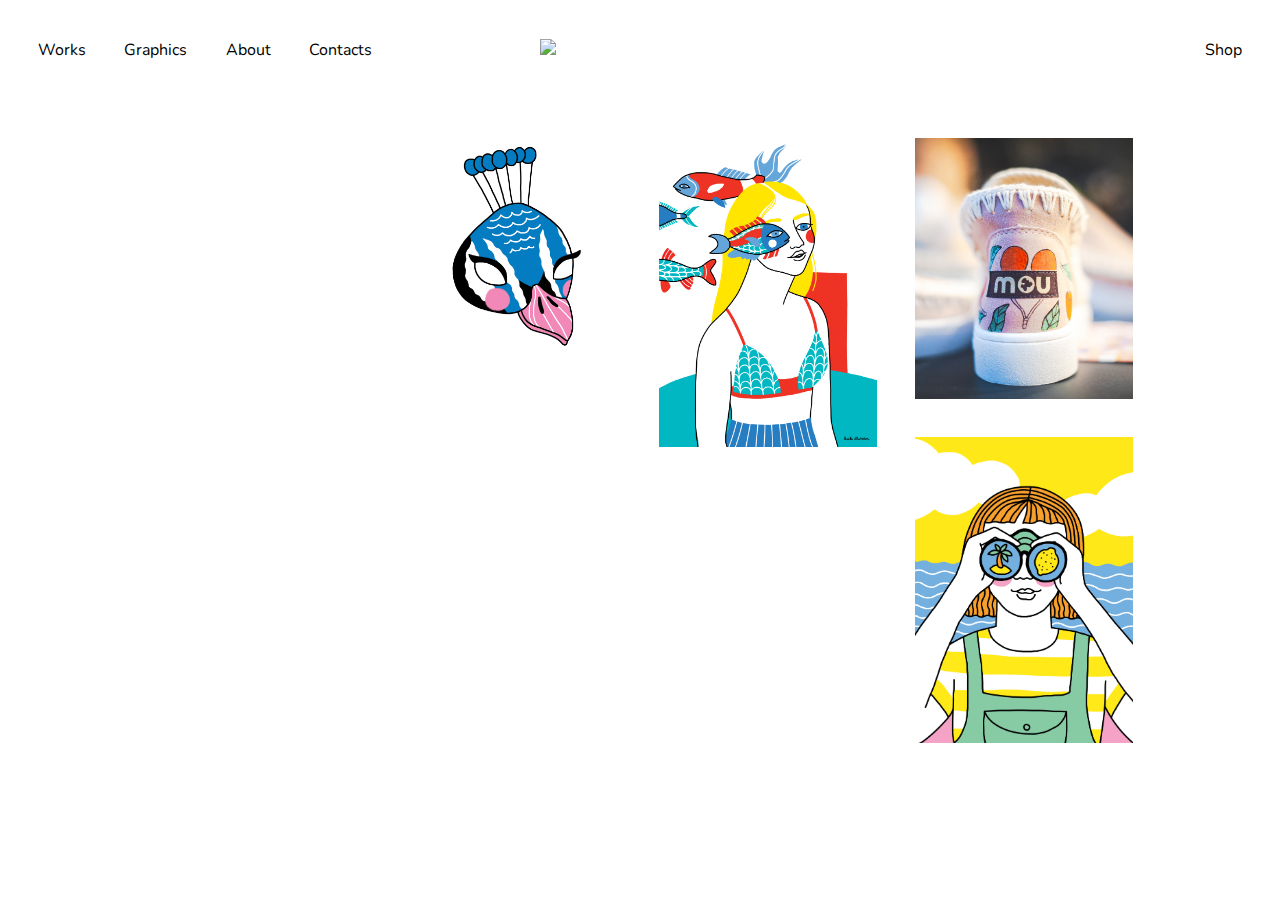
==== index.html @ b9cb70b1 "galleryfixBIG" ====
<!DOCTYPE html>
<html lang="en" >

<head>
    <meta charset="UTF-8">
  <title>Works!</title>
    
    <script src="https://ajax.googleapis.com/ajax/libs/jquery/3.3.1/jquery.min.js"></script>
    
    <link href="https://fonts.googleapis.com/css?family=Nunito&display=swap" rel="stylesheet">

    <link rel="stylesheet" type="text/css" href="home.css">


</head>

<header>
    <div id="navbar">
        <div class="s">
            <a>Works</a>
            <a>Graphics</a>
            <a>About</a>
            <a>Contacts</a>
        </div>
        <div class="c">
            <a href="index.html"><img src="logogif/firma.svg"></a>
        </div>
        <div class="d">
            <a>Shop</a>
        </div>
    </div>
</header>

<body>

    <div class="masonry">
  <div class="grid-sizer"></div>
  <img id="animali" class="cover" src="works/animali/cover.gif">
        <img id="room" class="cover" src="works/room/cover.png">
        <img id="mou" class="cover" src="works/mou/cover.jpg">
        <img id="family" class="cover" src="works/family/cover.png">
  
</div>


<script src='http://cdnjs.cloudflare.com/ajax/libs/jquery/2.1.3/jquery.min.js'></script>
<script src='https://masonry.desandro.com/masonry.pkgd.js'></script>
<script  src="./gallerypic.js"></script>


</body>

</html>
---- home.css ----
@import "compass/css3";

* {
    margin: 0;
    padding: 0;
    -webkit-box-sizing: border-box;
    -moz-box-sizing: border-box;
    box-sizing: border-box;
    font-family: 'Nunito', sans-serif;
}

body {}

header {
    width: 100%;
    position: fixed;
    top: 0;
}

#navbar {
    width: 100%;
    height: 100px;
    background-color: white;
    padding: 1vw;
    display: flex;
    align-items: center;
}


.s {
    width: 42%;
    padding: 0 6% 0 2%;
    display: flex;
}

.s a{
    margin-right: 3vw;
}
.c {
    width: 16%;
    height: auto;
}

.d {
    width: 42%;
    padding: 0 2% 0 6%;
    text-align: right;
    justify-content: space-between;
}

.c img {
    margin: auto;
    height: auto;
}


/* #homegallery {
    width: 100%;
    position: absolute;
    z-index: -1;
    margin-top: 100px;
    background-color: mediumvioletred;
    padding: 1.5vw 10vw;
}

.cover,
#cover-sizer{
    background-color: red;
    float: left;
    margin: 1.5vw 1.5vw;
    width: 25%;
    height: 60px;
}
*/


.masonry {
    z-index: -1;
    background-color: white;
    margin: calc(100px + 1.5vw) 10vw;
    max-width: 100%;
}

.masonry .cover,
.masonry .grid-sizer {
    width: calc(25% - 3vw);
}

@media screen and (max-width: 768px) {

    .masonry .cover,
    .masonry .grid-sizer {
        width: calc(50% - 3vw);
    }
}

@media screen and (min-width: 769px) and (max-width: 1399px) {

    .masonry .cover,
    .masonry .grid-sizer {
        width: calc(25% - 3vw);
    }
}

@media screen and (min-width: 1400px) and (max-width: 1899px) {

    .masonry .cover,
    .masonry .grid-sizer {
        width: calc(25% - 3vw);
    }
}

@media screen and (min-width: 1900px) {

    .masonry .cover,
    .masonry .grid-sizer {
        width: calc(16.66% - 3vw);
    }
}

.masonry .cover,
.masonry .grid-sizer {
    margin: 1.5vw 1.5vw;
    height: auto;
    float: left;
}




.clearer {
    clear: both;
}
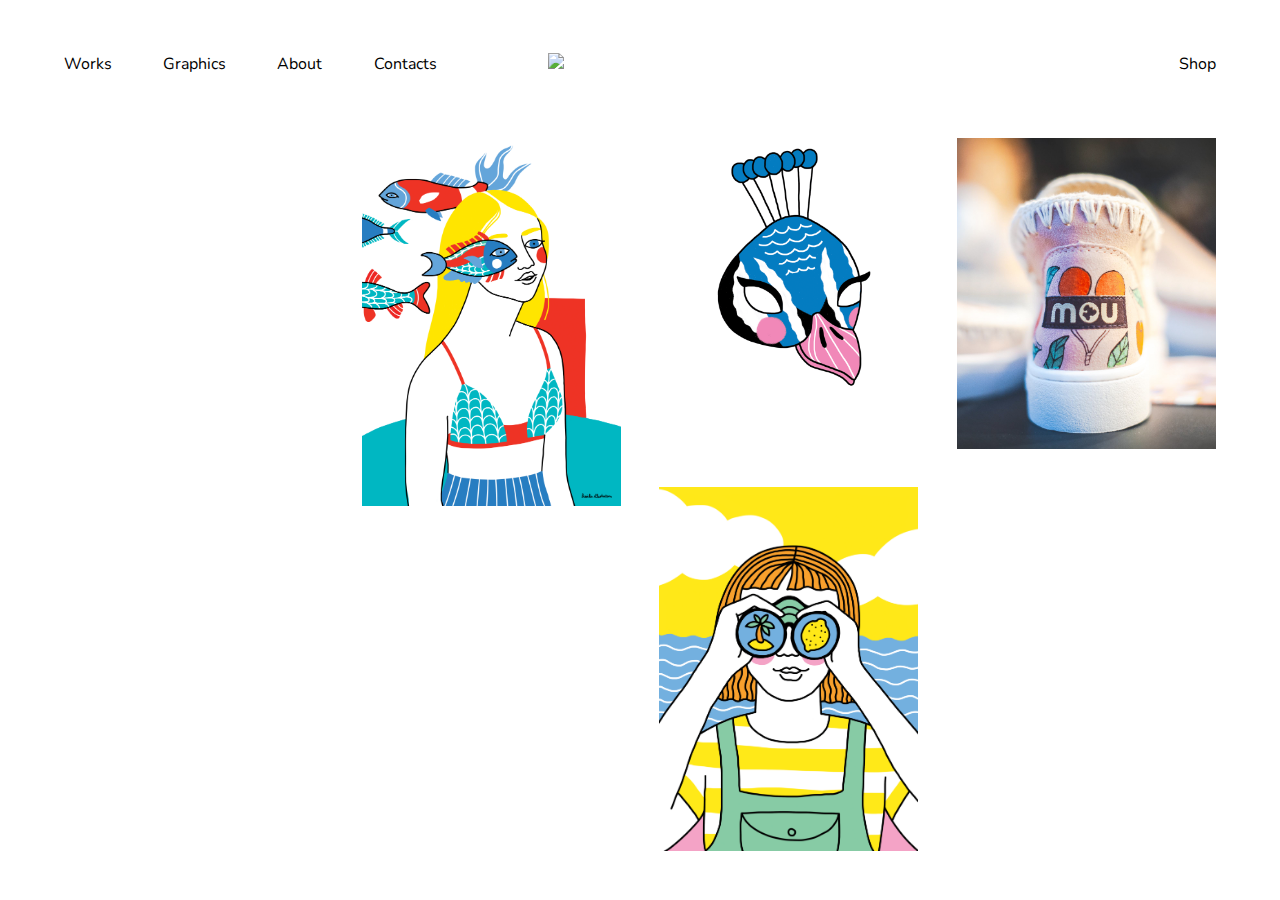
==== commit 660ac349: "sistemato" ====
--- a/index.html
+++ b/index.html
@@ -1,12 +1,12 @@
 <!DOCTYPE html>
-<html lang="en" >
+<html lang="en">
 
 <head>
     <meta charset="UTF-8">
-  <title>Works!</title>
-    
+    <title>Works!</title>
+
     <script src="https://ajax.googleapis.com/ajax/libs/jquery/3.3.1/jquery.min.js"></script>
-    
+
     <link href="https://fonts.googleapis.com/css?family=Nunito&display=swap" rel="stylesheet">
 
     <link rel="stylesheet" type="text/css" href="home.css">
@@ -34,18 +34,19 @@
 <body>
 
     <div class="masonry">
-  <div class="grid-sizer"></div>
-  <img id="animali" class="cover" src="works/animali/cover.gif">
+        <div class="grid-sizer"></div>
+        
         <img id="room" class="cover" src="works/room/cover.png">
+        <img id="animali" class="cover" src="works/animali/cover.gif">
         <img id="mou" class="cover" src="works/mou/cover.jpg">
         <img id="family" class="cover" src="works/family/cover.png">
-  
-</div>
+
+    </div>
 
 
-<script src='http://cdnjs.cloudflare.com/ajax/libs/jquery/2.1.3/jquery.min.js'></script>
-<script src='https://masonry.desandro.com/masonry.pkgd.js'></script>
-<script  src="./gallerypic.js"></script>
+    <script src='http://cdnjs.cloudflare.com/ajax/libs/jquery/2.1.3/jquery.min.js'></script>
+    <script src='https://masonry.desandro.com/masonry.pkgd.js'></script>
+    <script src="./gallerypic.js"></script>
 
 
 </body>
--- a/home.css
+++ b/home.css
@@ -21,7 +21,7 @@
     width: 100%;
     height: 100px;
     background-color: white;
-    padding: 1vw;
+    padding: 5vw;
     display: flex;
     align-items: center;
 }
@@ -29,12 +29,12 @@
 
 .s {
     width: 42%;
-    padding: 0 6% 0 2%;
+    padding: 0 6% 0 0;
     display: flex;
 }
 
 .s a{
-    margin-right: 3vw;
+    margin-right: 4vw;
 }
 .c {
     width: 16%;
@@ -43,7 +43,7 @@
 
 .d {
     width: 42%;
-    padding: 0 2% 0 6%;
+    padding: 0 0 0 6%;
     text-align: right;
     justify-content: space-between;
 }
@@ -77,7 +77,7 @@
 .masonry {
     z-index: -1;
     background-color: white;
-    margin: calc(100px + 1.5vw) 10vw;
+    margin: calc(100px + 1.5vw) 3.5vw;
     max-width: 100%;
 }
 
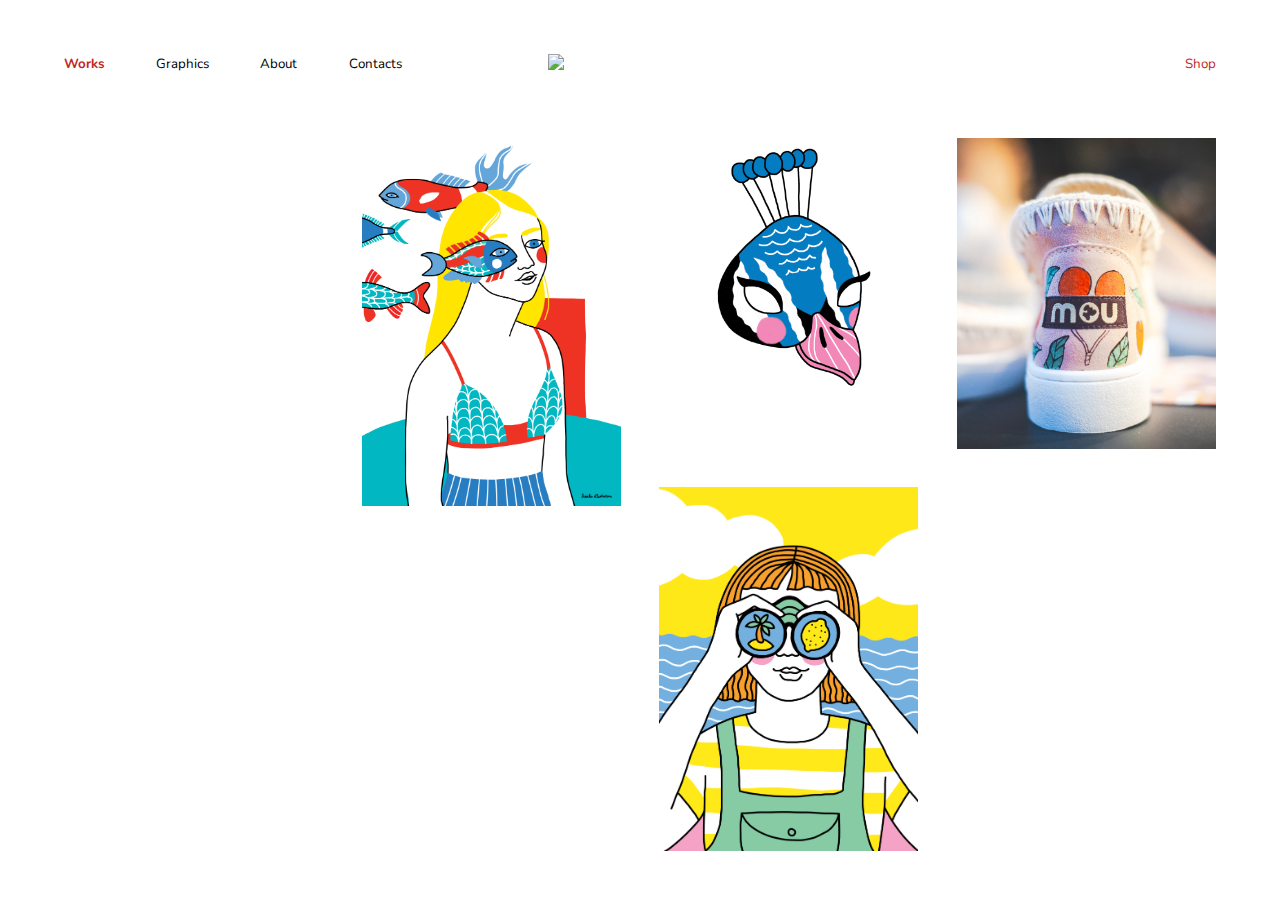
==== commit 9966d7b2: "styling" ====
--- a/index.html
+++ b/index.html
@@ -7,7 +7,7 @@
 
     <script src="https://ajax.googleapis.com/ajax/libs/jquery/3.3.1/jquery.min.js"></script>
 
-    <link href="https://fonts.googleapis.com/css?family=Nunito&display=swap" rel="stylesheet">
+    <link href="https://fonts.googleapis.com/css?family=Nunito:400,600,700&display=swap" rel="stylesheet">
 
     <link rel="stylesheet" type="text/css" href="home.css">
 
@@ -17,8 +17,8 @@
 <header>
     <div id="navbar">
         <div class="s">
-            <a>Works</a>
-            <a>Graphics</a>
+            <a><h3>Works</h3></a>
+            <a href="https://www.behance.net/bessicla">Graphics</a>
             <a>About</a>
             <a>Contacts</a>
         </div>
@@ -26,7 +26,7 @@
             <a href="index.html"><img src="logogif/firma.svg"></a>
         </div>
         <div class="d">
-            <a>Shop</a>
+            <a href="https://www.etsy.com/shop/SundayGang" style="color: #BF2A26">Shop</a>
         </div>
     </div>
 </header>
--- a/home.css
+++ b/home.css
@@ -7,6 +7,14 @@
     -moz-box-sizing: border-box;
     box-sizing: border-box;
     font-family: 'Nunito', sans-serif;
+    font-size: 10pt;
+}
+
+h3{
+    font-family: 'Nunito', sans-serif;
+    font-size: 10pt;
+    font-weight: 700;
+    color: #BF2A26;
 }
 
 body {}
@@ -26,6 +34,10 @@
     align-items: center;
 }
 
+a{
+    text-decoration: none;
+    color: black;
+}
 
 .s {
     width: 42%;
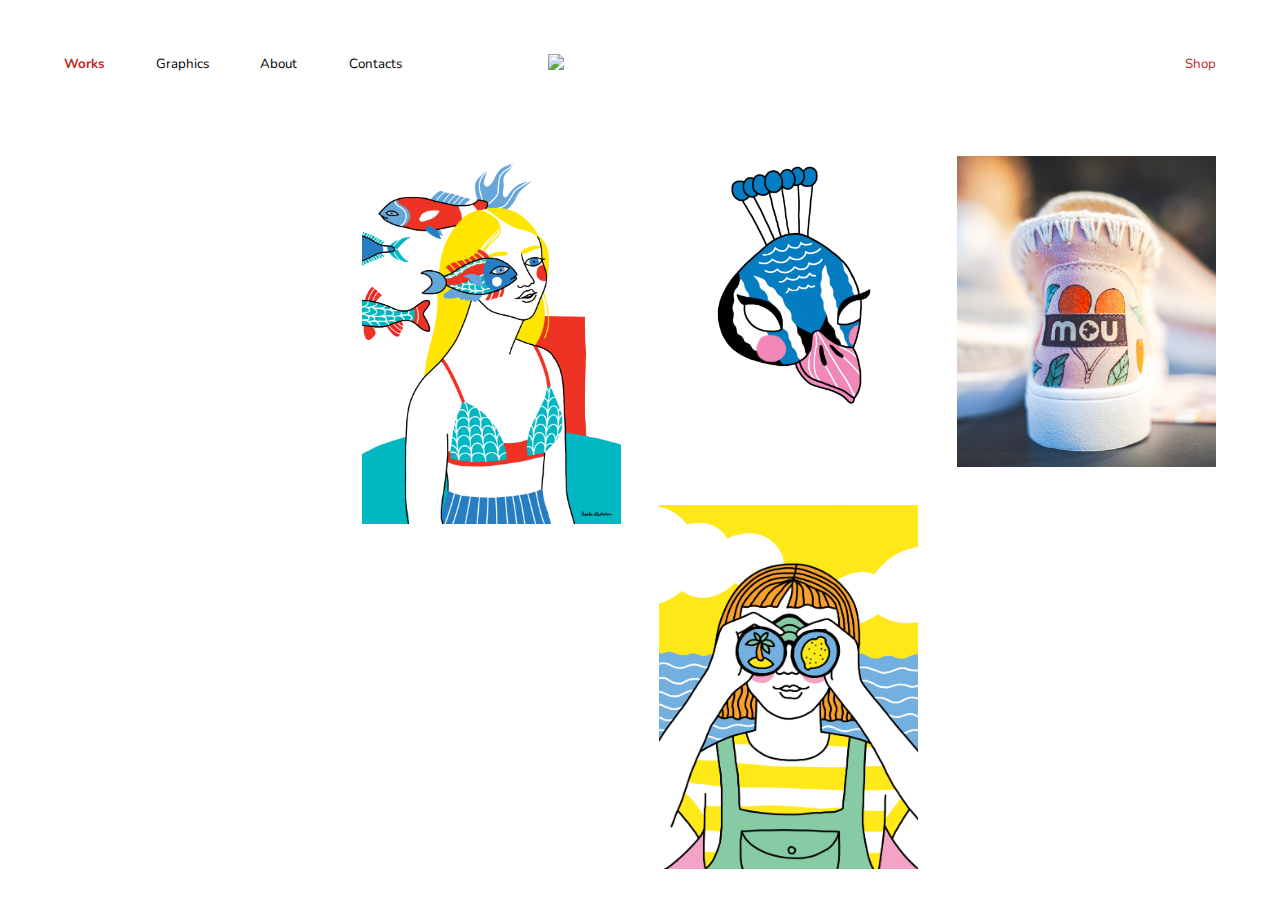
==== commit a21ed6a8: "uff" ====
--- a/index.html
+++ b/index.html
@@ -4,6 +4,7 @@
 <head>
     <meta charset="UTF-8">
     <title>Works!</title>
+    <div id="keyword">family/</div>
 
     <script src="https://ajax.googleapis.com/ajax/libs/jquery/3.3.1/jquery.min.js"></script>
 
@@ -17,7 +18,9 @@
 <header>
     <div id="navbar">
         <div class="s">
-            <a><h3>Works</h3></a>
+            <a>
+                <h3>Works</h3>
+            </a>
             <a href="https://www.behance.net/bessicla">Graphics</a>
             <a>About</a>
             <a>Contacts</a>
@@ -35,11 +38,11 @@
 
     <div class="masonry">
         <div class="grid-sizer"></div>
-        
-        <img id="room" class="cover" src="works/room/cover.png">
-        <img id="animali" class="cover" src="works/animali/cover.gif">
-        <img id="mou" class="cover" src="works/mou/cover.jpg">
-        <img id="family" class="cover" src="works/family/cover.png">
+
+            <img id="room" class="cover" src="works/room/cover.png">
+            <img id="animali" class="cover" src="works/animali/cover.gif">
+            <img id="mou" class="cover" src="works/mou/cover.jpg">
+            <img id="family" class="cover" src="works/family/cover.png">
 
     </div>
 
--- a/home.css
+++ b/home.css
@@ -1,4 +1,4 @@
-@import "compass/css3";
+
 
 * {
     margin: 0;
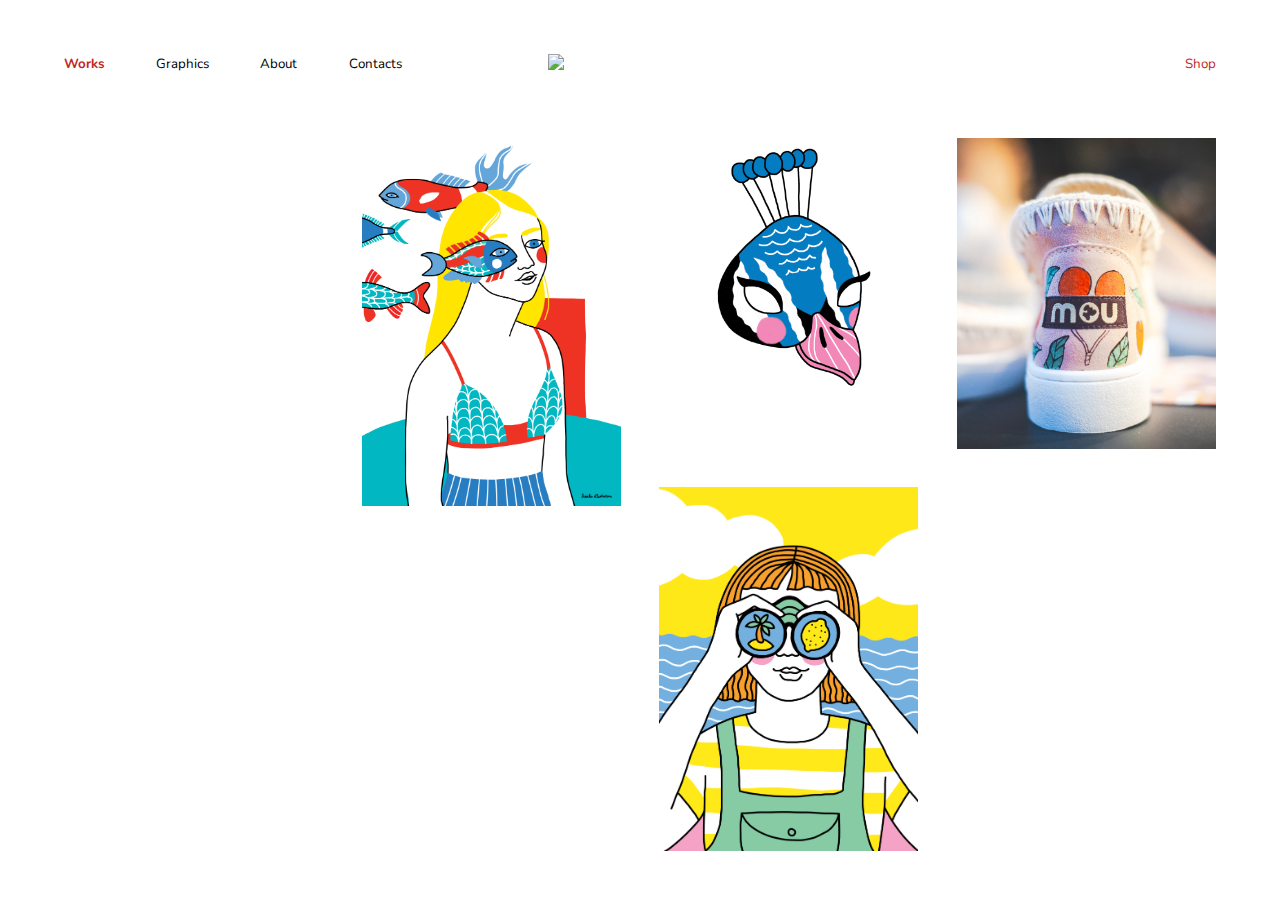
==== commit 569cd36e: "boia" ====
--- a/index.html
+++ b/index.html
@@ -4,14 +4,12 @@
 <head>
     <meta charset="UTF-8">
     <title>Works!</title>
-    <div id="keyword">family/</div>
 
     <script src="https://ajax.googleapis.com/ajax/libs/jquery/3.3.1/jquery.min.js"></script>
 
     <link href="https://fonts.googleapis.com/css?family=Nunito:400,600,700&display=swap" rel="stylesheet">
 
-    <link rel="stylesheet" type="text/css" href="home.css">
-
+    <link rel="stylesheet" type="text/css" href="works.css">
 
 </head>
 
--- a/works.css
+++ b/works.css
@@ -0,0 +1,151 @@
+
+
+* {
+    margin: 0;
+    padding: 0;
+    -webkit-box-sizing: border-box;
+    -moz-box-sizing: border-box;
+    box-sizing: border-box;
+    font-family: 'Nunito', sans-serif;
+    font-size: 10pt;
+}
+
+h3{
+    font-family: 'Nunito', sans-serif;
+    font-size: 10pt;
+    font-weight: 700;
+    color: #BF2A26;
+}
+
+body {}
+
+header {
+    width: 100%;
+    position: fixed;
+    top: 0;
+}
+
+#navbar {
+    width: 100%;
+    height: 100px;
+    background-color: white;
+    padding: 5vw;
+    display: flex;
+    align-items: center;
+}
+
+a{
+    text-decoration: none;
+    color: black;
+}
+
+.s {
+    width: 42%;
+    padding: 0 6% 0 0;
+    display: flex;
+}
+
+.s a{
+    margin-right: 4vw;
+}
+.c {
+    width: 16%;
+    height: auto;
+}
+
+.d {
+    width: 42%;
+    padding: 0 0 0 6%;
+    text-align: right;
+    justify-content: space-between;
+}
+
+.c img {
+    margin: auto;
+    height: auto;
+}
+
+
+/* #homegallery {
+    width: 100%;
+    position: absolute;
+    z-index: -1;
+    margin-top: 100px;
+    background-color: mediumvioletred;
+    padding: 1.5vw 10vw;
+}
+
+.cover,
+#cover-sizer{
+    background-color: red;
+    float: left;
+    margin: 1.5vw 1.5vw;
+    width: 25%;
+    height: 60px;
+}
+*/
+
+
+.masonry {
+    z-index: -1;
+    background-color: white;
+    margin: calc(100px + 1.5vw) 3.5vw;
+    max-width: 100%;
+}
+
+.masonry .cover,
+.masonry .grid-sizer {
+    width: calc(25% - 3vw);
+}
+
+.cover:hover {
+  background: #A2C;
+  border-color: white;
+  cursor: pointer;
+}
+
+@media screen and (max-width: 768px) {
+
+    .masonry .cover,
+    .masonry .grid-sizer {
+        width: calc(50% - 3vw);
+    }
+}
+
+@media screen and (min-width: 769px) and (max-width: 1399px) {
+
+    .masonry .cover,
+    .masonry .grid-sizer {
+        width: calc(25% - 3vw);
+    }
+}
+
+@media screen and (min-width: 1400px) and (max-width: 1899px) {
+
+    .masonry .cover,
+    .masonry .grid-sizer {
+        width: calc(25% - 3vw);
+    }
+}
+
+@media screen and (min-width: 1900px) {
+
+    .masonry .cover,
+    .masonry .grid-sizer {
+        width: calc(16.66% - 3vw);
+    }
+}
+
+.masonry .cover,
+.masonry .grid-sizer {
+    margin: 1.5vw 1.5vw;
+    height: auto;
+    float: left;
+}
+
+
+
+
+.clearer {
+    clear: both;
+}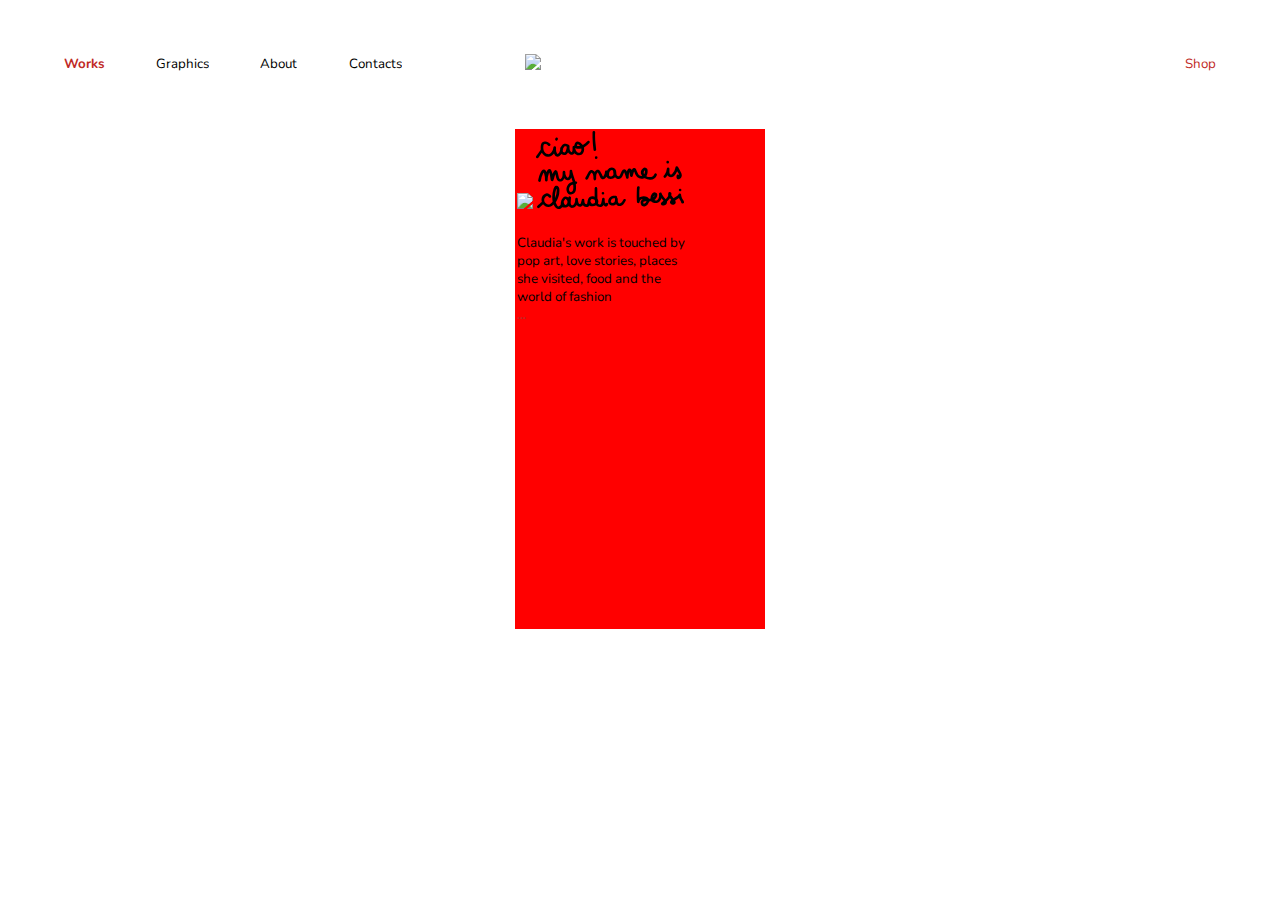
==== commit c356fbbb: "aspetta cla porca meseria" ====
--- a/index.html
+++ b/index.html
@@ -6,10 +6,10 @@
     <title>Works!</title>
 
     <script src="https://ajax.googleapis.com/ajax/libs/jquery/3.3.1/jquery.min.js"></script>
-
+    <script type="text/javascript" src="random.js"></script>
     <link href="https://fonts.googleapis.com/css?family=Nunito:400,600,700&display=swap" rel="stylesheet">
 
-    <link rel="stylesheet" type="text/css" href="works.css">
+    <link rel="stylesheet" type="text/css" href="style.css">
 
 </head>
 
@@ -33,21 +33,22 @@
 </header>
 
 <body>
+    <div style="display: none" id="hideAll"></div>
+    <div class="coso">
+        <div class="homebox">
+            <img id="testa" src="logogif/logo1.gif">
+            <img class="testo" src="gifintro/ciao.svg">
 
-    <div class="masonry">
-        <div class="grid-sizer"></div>
+            <p>Claudia's work is touched by pop art, love stories, places she visited, food and the world of fashion</p><a>
+                <h3>...</h3>
+            </a>
 
-            <img id="room" class="cover" src="works/room/cover.png">
-            <img id="animali" class="cover" src="works/animali/cover.gif">
-            <img id="mou" class="cover" src="works/mou/cover.jpg">
-            <img id="family" class="cover" src="works/family/cover.png">
+        </div>
+
+
 
     </div>
 
-
-    <script src='http://cdnjs.cloudflare.com/ajax/libs/jquery/2.1.3/jquery.min.js'></script>
-    <script src='https://masonry.desandro.com/masonry.pkgd.js'></script>
-    <script src="./gallerypic.js"></script>
 
 
 </body>
--- a/style.css
+++ b/style.css
@@ -0,0 +1,121 @@
+
+
+* {
+    overflow: hidden;
+    margin: 0;
+    padding: 0;
+    -webkit-box-sizing: border-box;
+    -moz-box-sizing: border-box;
+    box-sizing: border-box;
+    font-family: 'Nunito', sans-serif;
+    font-size: 10pt;
+}
+
+h3{
+    font-family: 'Nunito', sans-serif;
+    font-size: 10pt;
+    font-weight: 700;
+    color: #BF2A26;
+}
+
+#hideAll
+ {
+   position: fixed;
+   left: 0px; 
+   right: 0px; 
+   top: 0px; 
+   bottom: 0px; 
+   background-color: white;
+   z-index: 98; /* Higher than anything else in the document */
+
+ }
+
+header {
+    width: 100%;
+    font-family: 'Nunito', sans-serif;
+    font-size: 10pt;
+}
+
+#navbar {
+    z-index: 99;
+    position: fixed;
+    top: 0;
+    width: 100%;
+    height: 100px;
+    background-color: white;
+    padding: 5vw;
+    display: flex;
+    align-items: center;
+}
+
+a{
+    text-decoration: none;
+    color: black;
+}
+
+.s {
+    width: 40%;
+    padding: 0 6% 0 0;
+    display: flex;
+}
+
+.s a{
+    margin-right: 4vw;
+}
+.c {
+    width: 20%;
+    height: auto;
+}
+
+.d {
+    width: 40%;
+    padding: 0 0 0 6%;
+    text-align: right;
+    justify-content: space-between;
+}
+
+.c img {
+    margin: auto;
+    height: auto;
+}
+
+
+body{
+    
+}
+
+.coso{
+    padding: calc(110px + 1.5vw) 3.5vw;
+    width: 100%;
+    display: flex;
+    justify-content: center;
+}
+
+.homebox{
+    margin: auto;
+    left: 0;
+    background-color: red;
+    width: 250px;
+    height: 500px;
+    border: 2px solid red;
+}
+
+.homebox #testa{
+    width: 100%;
+    height: auto;
+}
+
+.homebox .testo{
+    width: 60%;
+    
+}
+
+.homebox p{
+    width: 70%;
+    margin-top: 20px;
+}
+
+
+.clearer {
+    clear: both;
+}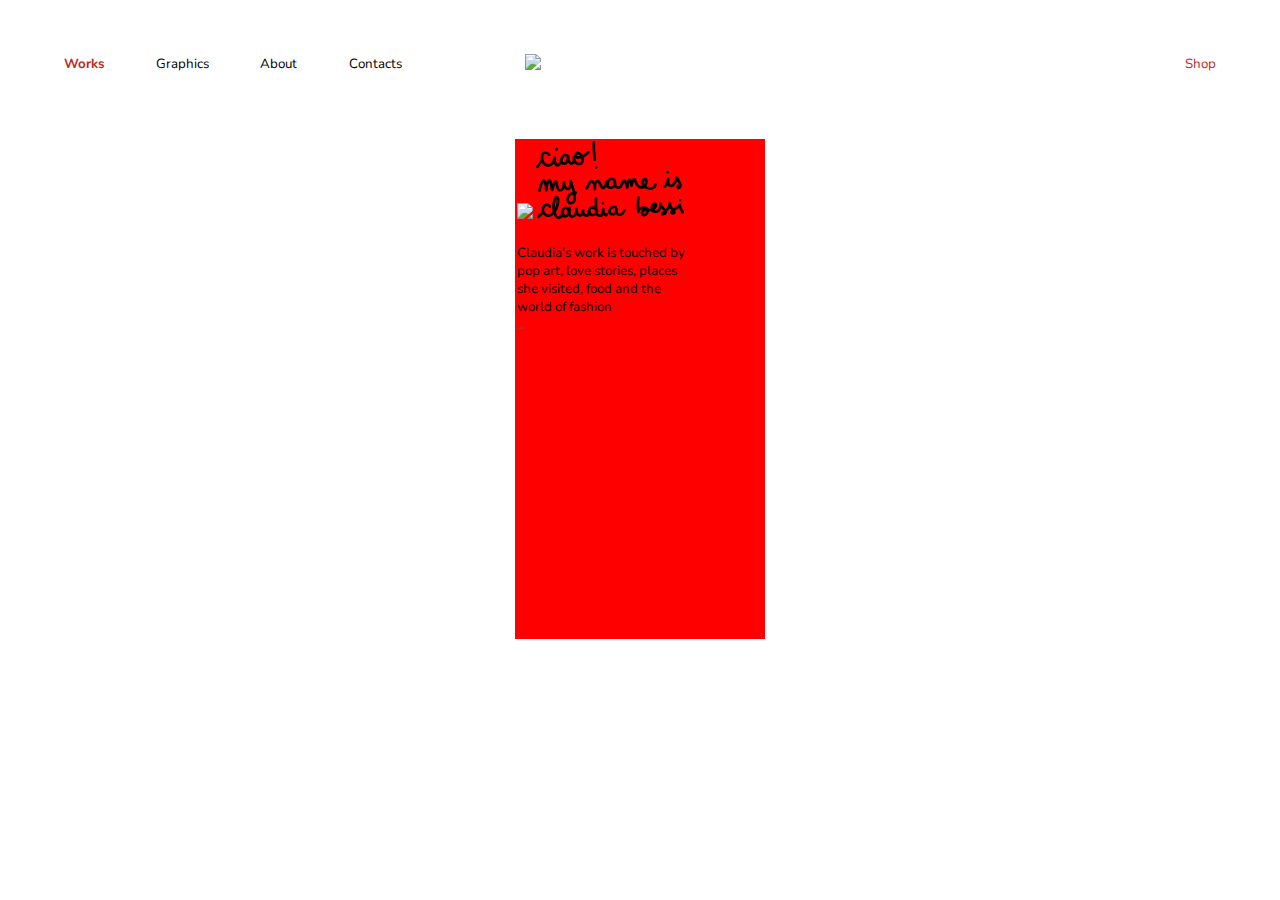
==== commit ac38de85: "claaaa" ====
--- a/index.html
+++ b/index.html
@@ -16,8 +16,8 @@
 <header>
     <div id="navbar">
         <div class="s">
-            <a>
-                <h3>Works</h3>
+            <a href="works.html">
+            <h3>Works</h3>
             </a>
             <a href="https://www.behance.net/bessicla">Graphics</a>
             <a>About</a>
--- a/style.css
+++ b/style.css
@@ -85,7 +85,7 @@
 }
 
 .coso{
-    padding: calc(110px + 1.5vw) 3.5vw;
+    padding: calc(120px + 1.5vw) 3.5vw;
     width: 100%;
     display: flex;
     justify-content: center;
@@ -107,7 +107,6 @@
 
 .homebox .testo{
     width: 60%;
-    
 }
 
 .homebox p{
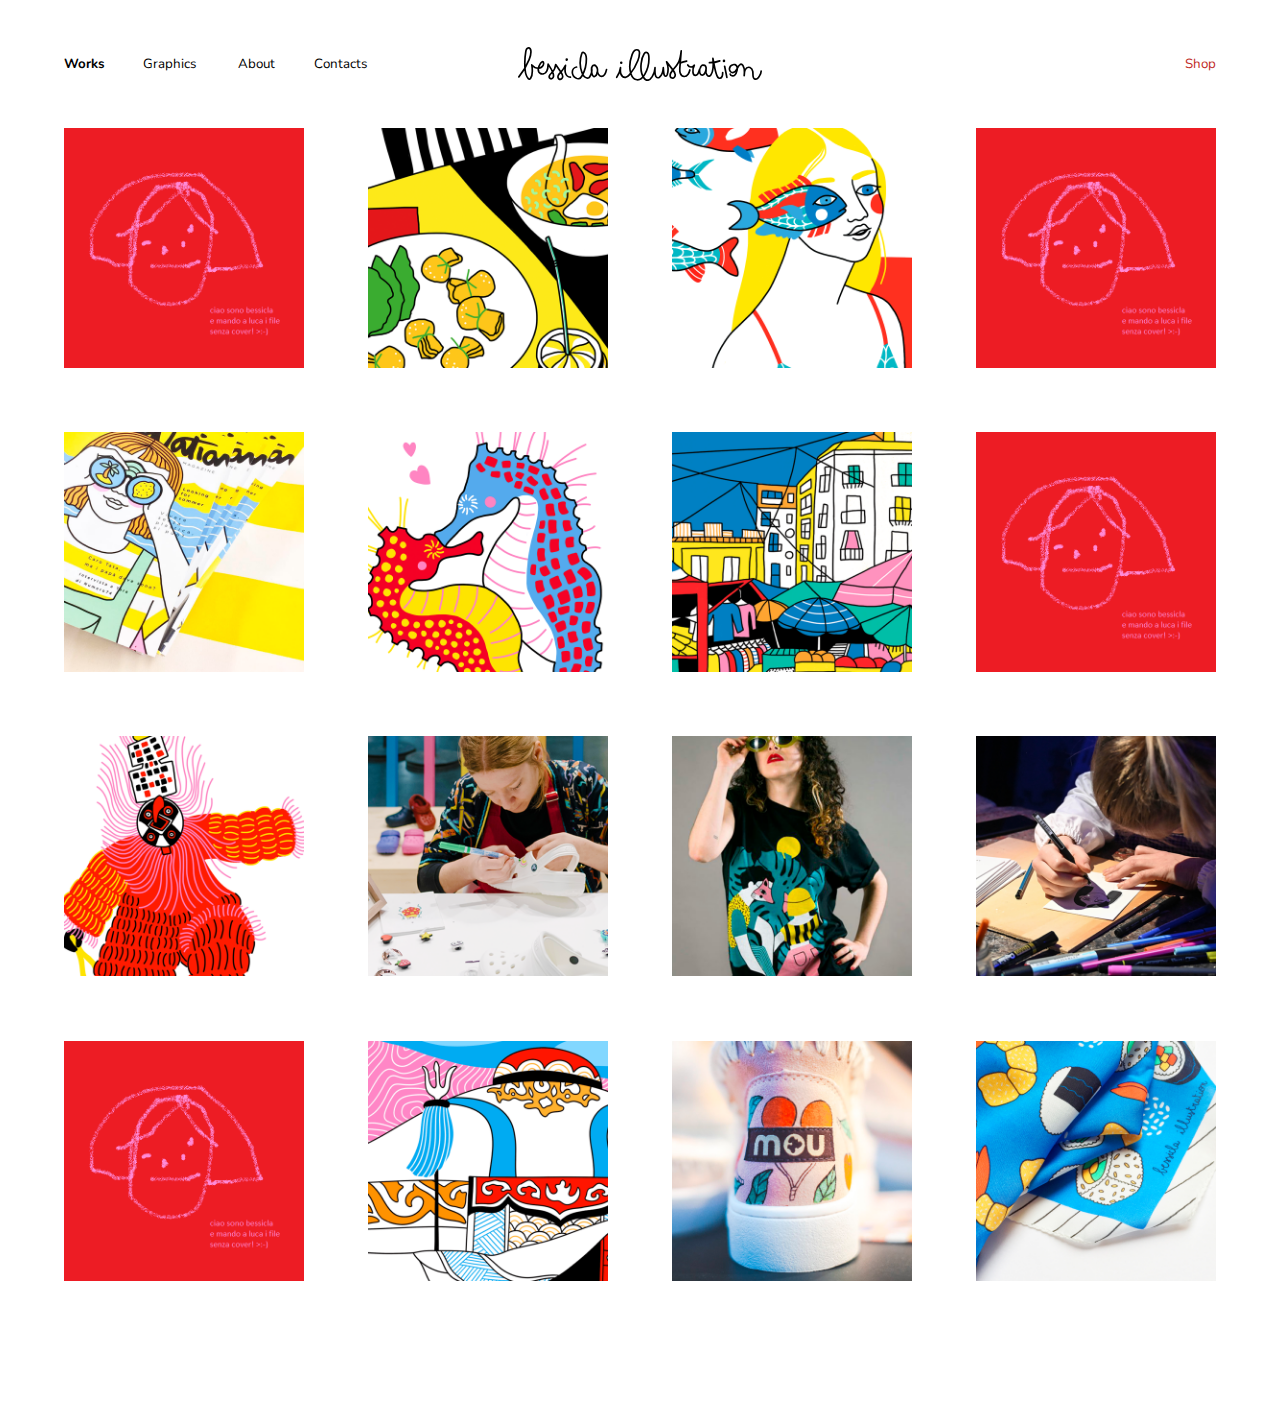
==== commit 0142d271: "fix menu mobile (no ios test)" ====
--- a/index.html
+++ b/index.html
@@ -3,54 +3,201 @@
 
 <head>
     <meta charset="UTF-8">
-    <title>Works!</title>
+    <title>works</title>
+
 
     <script src="https://ajax.googleapis.com/ajax/libs/jquery/3.3.1/jquery.min.js"></script>
-    <script type="text/javascript" src="random.js"></script>
+
+    <script type="text/javascript" src="menu-mob.js"></script>
+    <script type="text/javascript" src="shuffler.js"></script>
+
     <link href="https://fonts.googleapis.com/css?family=Nunito:400,600,700&display=swap" rel="stylesheet">
 
-    <link rel="stylesheet" type="text/css" href="style.css">
+
+
+    <link rel="stylesheet" media="all and (orientation:landscape)" href="works.css">
+    <link rel="stylesheet" media="all and (orientation:portrait)" href="works-mob.css">
 
 </head>
 
-<header>
-    <div id="navbar">
-        <div class="s">
-            <a href="works.html">
-            <h3>Works</h3>
-            </a>
-            <a href="https://www.behance.net/bessicla">Graphics</a>
-            <a>About</a>
-            <a>Contacts</a>
+<body>
+
+    <header>
+        <div id="navbar">
+            <div class="s">
+                <a>
+                    <h3>Works</h3>
+                </a>
+                <a href="https://www.behance.net/bessicla">Graphics</a>
+                <a href="about.html">About</a>
+                <a>Contacts</a>
+            </div>
+            <div class="c">
+                <a href="index.html">
+                    <div id="imgcont"></div>
+                </a>
+            </div>
+            <div class="d">
+                <a href="https://www.etsy.com/shop/SundayGang" style="color: #BF2A26">Shop</a>
+            </div>
         </div>
-        <div class="c">
-            <a href="index.html"><img src="logogif/firma.svg"></a>
+
+
+        <div id="menumob">
+            <div id="linksbk">
+                <span></span>
+            <span></span>
+            <span></span>
+            <span class="trigger"></span>
+                <div id="menulinks"><a href="works.html">
+                        Works
+                    </a><br>
+                    <a href="https://www.behance.net/bessicla">Graphics</a><br>
+                    <a href="about.html">About</a><br><a>Contacts</a><br>
+                    <a href="https://www.etsy.com/shop/SundayGang" style="color: #BF2A26">Shop</a>
+                </div>
+            </div>
         </div>
-        <div class="d">
-            <a href="https://www.etsy.com/shop/SundayGang" style="color: #BF2A26">Shop</a>
-        </div>
+
+    </header>
+
+
+
+    <div id="grid" data-columns>
+
+        <a href="room.html">
+            <div class="item">
+                <img class="cover" src="media/works/aroom/0.png" alt="">
+                <div id="titlebar">
+                    <p>A Room for One's Own</p>
+                </div>
+            </div>
+        </a>
+        <a href="room.html">
+            <div class="item">
+                <img class="cover" src="media/works/canadian/0.png" alt="">
+                <div id="titlebar">
+                    <p>Pitti Uomo - Canadian Classics Event</p>
+                </div>
+            </div>
+        </a>
+        <a href="room.html">
+            <div class="item">
+                <img class="cover" src="media/works/ciciri/0.png" alt="">
+                <div id="titlebar">
+                    <p>CICIRI Festival</p>
+                </div>
+            </div>
+        </a>
+        <a href="room.html">
+            <div class="item">
+
+                <img class="cover" src="media/works/circus/0.png" alt="">
+                <div id="titlebar">
+                    <p>The Sunday Circus</p>
+                </div>
+            </div>
+        </a>
+        <a href="room.html">
+            <div class="item">
+                <img class="cover" src="media/works/crocs/0.png" alt="">
+                <div id="titlebar">
+                    <p>Crocs Italy</p>
+                </div>
+            </div>
+        </a>
+        <a href="room.html">
+            <div class="item">
+                <img class="cover" src="media/works/family/0.png" alt="">
+                <div id="titlebar">
+                    <p>Family Nation</p>
+                </div>
+            </div>
+        </a>
+        <a href="room.html">
+            <div class="item">
+                <img class="cover" src="media/works/granbazar/0.png" alt="">
+                <div id="titlebar">
+                    <p>Gran Bazar Christmas Market</p>
+                </div>
+            </div>
+        </a>
+        <a href="room.html">
+            <div class="item">
+                <img class="cover" src="media/works/instinct/0.png" alt="">
+                <div id="titlebar">
+                    <p>The instinct of Love</p>
+                </div>
+            </div>
+        </a>
+        <a href="room.html">
+            <div class="item">
+                <img class="cover" src="media/works/maschere/0.png" alt="">
+                <div id="titlebar">
+                    <p>Maschere Tribali</p>
+                </div>
+            </div>
+        </a>
+        <a href="room.html">
+            <div class="item">
+                <img class="cover" src="media/works/missgrant/0.png" alt="">
+                <div id="titlebar">
+                    <p>Pitti Bimbo - Miss Grant</p>
+                </div>
+            </div>
+        </a>
+        <a href="room.html">
+            <div class="item">
+                <img class="cover" src="media/works/mou/0.png" alt="">
+                <div id="titlebar">
+                    <p>MOU Boots</p>
+                </div>
+            </div>
+        </a>
+        <a href="room.html">
+            <div class="item">
+                <img class="cover" src="media/works/naturfashion/0.png" alt="">
+                <div id="titlebar">
+                    <p>Natural Fashion</p>
+                </div>
+            </div>
+        </a>
+        <a href="room.html">
+            <div class="item">
+                <img class="cover" src="media/works/nomads/0.png" alt="">
+                <div id="titlebar">
+                    <p>Mongolian Nomads</p>
+                </div>
+            </div>
+        </a>
+        <a href="room.html">
+            <div class="item">
+                <img class="cover" src="media/works/pattern/0.png" alt="">
+                <div id="titlebar">
+                    <p>Pattern</p>
+                </div>
+            </div>
+        </a>
+        <a href="room.html">
+            <div class="item">
+                <img class="cover" src="media/works/pizza/0.png" alt="">
+                <div id="titlebar">
+                    <p>Pizza A Colazione</p>
+                </div>
+            </div>
+        </a>
+        <a href="room.html">
+            <div class="item">
+                <img class="cover" src="media/works/wildelsa/0.png" alt="">
+                <div id="titlebar">
+                    <p>Wild Elsa</p>
+                </div>
+            </div>
+        </a>
+
+
     </div>
-</header>
-
-<body>
-    <div style="display: none" id="hideAll"></div>
-    <div class="coso">
-        <div class="homebox">
-            <img id="testa" src="logogif/logo1.gif">
-            <img class="testo" src="gifintro/ciao.svg">
-
-            <p>Claudia's work is touched by pop art, love stories, places she visited, food and the world of fashion</p><a>
-                <h3>...</h3>
-            </a>
-
-        </div>
-
-
-
-    </div>
-
-
-
+    <div class="clearer"></div>
 </body>
 
 </html>--- a/works.css
+++ b/works.css
@@ -0,0 +1,210 @@
+* {
+    margin: 0;
+    padding: 0;
+    -webkit-box-sizing: border-box;
+    -moz-box-sizing: border-box;
+    box-sizing: border-box;
+    font-family: 'Nunito', sans-serif;
+    font-size: 10pt;
+    
+}
+
+h3{
+    font-family: 'Nunito', sans-serif;
+    font-weight: 700;
+}
+
+h4{
+    margin-bottom: 10pt;
+    text-align: center;
+    font-family: 'Nunito', sans-serif;
+    font-weight: 700;
+}
+
+#folder{
+    display: none;
+}
+
+#menumob{
+    display: none;
+}
+
+body{
+}
+
+header {
+    font-family: 'Nunito', sans-serif;
+    font-size: 10pt;
+}
+
+#navbar {
+    width: 100%;
+    background-color: white;
+    z-index: 99;
+    position: fixed;
+    top: 0;
+    height: 0px;
+    padding: 5vw;
+    display: inline-flex;
+    align-items: center;
+}
+
+a{
+    -webkit-transition: font-weight .2s;
+    -moz-transition: font-weight .2s;
+    -o-transition: font-weight .2s;
+    transition: font-weight .2s;
+    text-decoration: none;
+    color: black;
+}
+
+a:hover{ font-weight: 700; }
+
+.s {
+    width: 25vw;
+    
+}
+
+.s a:nth-child(2){
+    position: absolute;
+    left: 11.2vw;
+}
+
+.s a:nth-child(3){
+    position: absolute;
+    left: 18.6vw;
+}
+
+.s a:nth-child(4){
+    position: absolute;
+    left: 24.5vw;
+}
+
+.s a:nth-child(n){
+    float: left;
+}
+
+
+@media only screen and (max-width: 1050px) {
+    body{
+        background-color: red;
+    }
+    .s {
+        display: flex;
+        justify-content: space-between;
+}
+    .s a:nth-child(n){
+    width: auto;
+    float: none;
+        position: inherit;
+    
+}
+    
+}
+
+
+.c {
+    width: 40vw;
+    height: auto;
+    display: flex;
+    justify-content: center;
+}
+
+.c #imgcont{
+    width: 20vw;
+    margin: auto;
+    height: 2.7vw;
+    background-image: url(media/firma.svg);
+    background-position: top;
+    background-repeat: no-repeat;
+    background-size: contain;
+}
+
+.d {
+    width: 25vw;
+    display: flex;
+    justify-content: flex-end;
+}
+
+.d a{}
+
+.c img {
+    margin: auto;
+    height: auto;
+}
+
+
+
+#grid{
+    margin-top: 10vw;
+    padding: 5%;
+    padding-top: 0;
+    height: auto;
+    width: 100%;
+    column-count: 3;
+    column-gap: 5vw;   
+}
+
+@media only screen and (max-width: 600px) {
+  #grid {
+    column-count: 2;
+  }
+}
+
+@media only screen and (min-width: 1200px) {
+  #grid {
+    column-count: 4;
+  }
+}
+
+#grid img{
+    max-width: 100%;
+    height: auto;
+}
+
+#grid .item{
+    margin-bottom: calc(5vw - 4.8px);
+    padding: 0;
+    height: auto;
+    position: relative;
+}
+
+#titlebar{
+    -webkit-transition: opacity .5s;
+    -moz-transition: opacity .5s;
+    -o-transition: opacity .5s;
+    transition: opacity .5s;
+    position: absolute;
+    bottom: 4.8px;
+    background-color: black;
+    display: flex;
+    justify-content: center;
+    align-items: center;
+    height: calc(100% - 4.8px);
+    width: 100%;
+    opacity: 0;
+}
+    
+    
+
+.item:hover #titlebar{
+    opacity: 100%
+}
+
+#titlebar p{
+    color: white;
+    font-family: 'Nunito', sans-serif;
+    font-weight: 600;
+    text-align: center;
+}
+
+
+
+/*hovers importanti*/
+
+
+
+
+.clearer {
+    clear: both;
+}--- a/works-mob.css
+++ b/works-mob.css
@@ -0,0 +1,206 @@
+* {
+    margin: 0;
+    padding: 0;
+    -webkit-box-sizing: border-box;
+    -moz-box-sizing: border-box;
+    box-sizing: border-box;
+    font-family: 'Nunito', sans-serif;
+    font-size: 4.5vw;
+}
+
+
+body{
+}
+
+header {
+    border: 0;
+    top: 0;
+    position: fixed;
+    font-family: 'Nunito', sans-serif;
+    width: 100vw;
+    height: 34vw;
+    background-color: white;
+}
+
+#navbar {
+    width: 100vw;
+    top: 0;
+    height: 100px;
+    padding: 5vw;
+    display: flex;
+    align-items: center;
+}
+
+a{
+    text-decoration: none;
+    color: black;
+}
+
+.s,
+.d {
+    display: none;
+}
+
+
+.c {
+    top: 7.8vw;
+    position: absolute;
+    z-index: 50;
+    left: 20vw;
+    right: 20vw;
+    margin: auto;
+    width: 53vw;
+    height: 10vw;
+    background-color: ;
+    background-image: url(media/firma2.svg);
+    background-position: top;
+    background-repeat: no-repeat;
+    background-size: contain;
+}
+
+#menumob {
+    text-align: center;
+    overflow: hidden;
+    height: 34vw;
+    width: 100vw;
+    position: absolute;
+    top: 0;
+    display: flex;
+}
+
+#menumob.open {
+    height: 34vw;
+    transition-delay: 0s;
+}
+
+#menumob #linksbk{
+    -webkit-transition: .5s ease-in;
+    -moz-transition: .5s ease-in;
+    -o-transition: .5s ease-in;
+    transition: .5s ease-in;
+    position: fixed;
+    width: 100vw;
+    height: 30vw;
+    background-color: white;
+    overflow: hidden;
+    
+}
+
+#menumob.open #linksbk{
+    height: 100vh;
+    -webkit-transition: .5s;
+    -moz-transition: .5s;
+    -o-transition: .5s;
+    transition: .5s;
+    
+}
+
+#menumob span {
+    -webkit-transition: .8s;
+    -moz-transition: .8s;
+    -o-transition: .8s;
+    transition: .8s;
+    position: fixed;
+    left: calc(50% - 3vw);
+    width: 5vw;
+    height: 0.6vw;
+    background-color: black;
+    border-radius: 0.6vw;
+}
+
+#menumob span:nth-child(3) {
+    top: 24.8vw;
+    
+}
+
+#menumob.open span:nth-child(3) {
+    top: calc(100% - 10vw);
+}
+
+#menumob span:nth-child(2) {
+    top: 23.2vw;
+}
+
+#menumob.open span:nth-child(2) {
+    transform: rotate(45deg);
+}
+
+#menumob span:nth-child(1) {
+    top: 21.6vw;
+}
+
+#menumob.open span:nth-child(1) {
+    top: 23.2vw;
+    transform: rotate(-45deg);
+}
+
+#menumob span:nth-child(4) {
+    cursor: pointer;
+    opacity: 0;
+    height: calc(0.8vw * 5);
+    background-color: #000000;
+    top: 21.6vw;
+}
+
+#menumob.open span:nth-child(4) {
+}
+
+#menumob #menulinks{
+    -webkit-transition: opacity .5s;
+    -moz-transition: opacity .5s;
+    -o-transition: opacity .5s;
+    transition: opacity .5s;
+    transition-delay: 0s;
+    width: 100vw;
+    text-align: center;
+    line-height: 4.5vw;
+    position: relative;
+    flex-flow: column;
+    display: flex;
+    bottom: 50vh;
+    top: calc(50vh - 20vw); 
+    opacity: 0;
+}
+
+#menumob.open #menulinks{
+    transition-delay: .6s;
+    opacity: 100%;
+}
+
+#menumob a:nth-child(1) {
+   font-weight: 700;
+}
+
+
+
+
+#grid{
+    margin: 34vw 1vw 0 0;  
+    column-count: 2;
+    column-gap: 0;   
+}
+
+
+#titlebar{
+    display: none;
+}
+
+#grid .item{
+    padding: 0 0 1vw 1vw;
+    margin-bottom: -1.6vw;
+}
+
+#grid img{
+    max-width: 100%;
+    height: auto;
+}
+
+
+
+
+
+
+
+.clearer {
+    clear: both;
+}